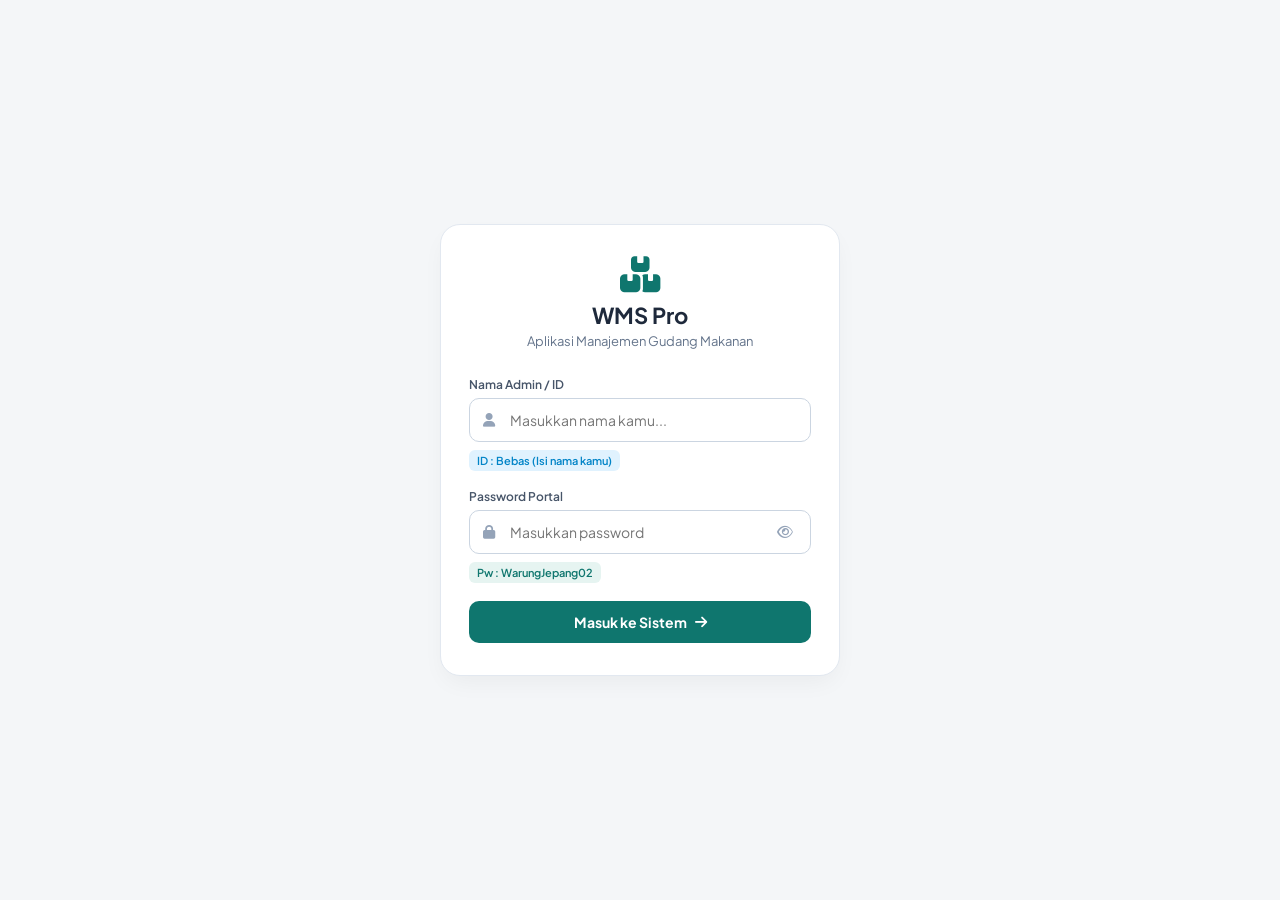
==== login.html @ 0c6c4a46 "Initial commit WMS Pro" ====
<!DOCTYPE html>
<html lang="id">
<head>
  <meta charset="UTF-8">
  <meta name="viewport" content="width=device-width, initial-scale=1.0">
  <title>Login - WMS Pro</title>
  <link href="https://fonts.googleapis.com/css2?family=Plus+Jakarta+Sans:wght@400;500;600;700&display=swap" rel="stylesheet">
  <link rel="stylesheet" href="https://cdnjs.cloudflare.com/ajax/libs/font-awesome/6.4.0/css/all.min.css">
  <link rel="stylesheet" href="login.css">
</head>
<body>

  <div class="login-container">
    <div class="login-card">
      <div class="brand-header">
        <i class="fa-solid fa-boxes-stacked brand-icon"></i>
        <h2>WMS Pro</h2>
        <p>Aplikasi Manajemen Gudang Makanan</p>
      </div>

      <form id="loginForm" onsubmit="handleLogin(event)">
        <div class="form-group">
          <label for="adminName">Nama Admin / ID</label>
          <div class="input-wrapper">
            <i class="fa-solid fa-user icon-left"></i>
            <input type="text" id="adminName" placeholder="Masukkan nama kamu..." required>
          </div>
          <small class="id-hint">ID : Bebas (Isi nama kamu)</small>
        </div>

        <div class="form-group">
          <label for="adminPassword">Password Portal</label>
          <div class="input-wrapper">
            <i class="fa-solid fa-lock icon-left"></i>
            <input type="password" id="adminPassword" placeholder="Masukkan password" required>
            <i class="fa-regular fa-eye icon-toggle-pwd" id="togglePasswordBtn" onclick="togglePasswordVisibility()"></i>
          </div>
          <small class="pwd-hint">Pw : WarungJepang02</small>
        </div>

        <div id="errorMessage" class="error-message" style="display: none;">
          <i class="fa-solid fa-circle-exclamation"></i> Password salah! Akses ditolak.
        </div>

        <button type="submit" class="btn-login">Masuk ke Sistem <i class="fa-solid fa-arrow-right"></i></button>
      </form>
    </div>
  </div>

  <script src="login.js"></script>
</body>
</html>
---- login.css ----
* {
  margin: 0;
  padding: 0;
  box-sizing: border-box;
  font-family: 'Plus Jakarta Sans', sans-serif;
}

body {
  background-color: #f4f6f8;
  display: flex;
  align-items: center;
  justify-content: center;
  min-height: 100vh;
}

.login-container {
  width: 100%;
  padding: 20px;
  display: flex;
  justify-content: center;
}

.login-card {
  background: #ffffff;
  width: 100%;
  max-width: 400px;
  padding: 32px 28px;
  border-radius: 20px;
  border: 1px solid #e2e8f0;
  box-shadow: 0 10px 25px -5px rgba(0, 0, 0, 0.05);
}

.brand-header {
  text-align: center;
  margin-bottom: 28px;
}

.brand-icon {
  font-size: 36px;
  color: #0f766e;
  margin-bottom: 8px;
}

.brand-header h2 {
  font-size: 22px;
  font-weight: 700;
  color: #1e293b;
}

.brand-header p {
  font-size: 13px;
  color: #64748b;
  margin-top: 4px;
}

.form-group {
  display: flex;
  flex-direction: column;
  gap: 6px;
  margin-bottom: 18px;
}

.form-group label {
  font-size: 12px;
  font-weight: 600;
  color: #475569;
}

.input-wrapper {
  position: relative;
  display: flex;
  align-items: center;
}

.input-wrapper .icon-left {
  position: absolute;
  left: 14px;
  color: #94a3b8;
  font-size: 14px;
}

.input-wrapper .icon-toggle-pwd {
  position: absolute;
  right: 14px;
  color: #94a3b8;
  font-size: 14px;
  cursor: pointer;
  padding: 4px;
  transition: color 0.2s ease;
}

.input-wrapper .icon-toggle-pwd:hover {
  color: #0f766e;
}

.input-wrapper input {
  width: 100%;
  padding: 12px 40px 12px 40px;
  border-radius: 10px;
  border: 1px solid #cbd5e1;
  font-size: 14px;
  outline: none;
  transition: all 0.2s ease;
}

.input-wrapper input:focus {
  border-color: #0f766e;
  box-shadow: 0 0 0 3px rgba(15, 118, 110, 0.15);
}

/* STYLING HINT/PETUNJUK ID & PASSWORD */
.id-hint {
  font-size: 11px;
  font-weight: 600;
  color: #0284c7;
  background-color: #e0f2fe;
  padding: 4px 8px;
  border-radius: 6px;
  margin-top: 2px;
  display: inline-block;
  width: fit-content;
}

.pwd-hint {
  font-size: 11px;
  font-weight: 600;
  color: #0f766e;
  background-color: #e6f4f1;
  padding: 4px 8px;
  border-radius: 6px;
  margin-top: 2px;
  display: inline-block;
  width: fit-content;
}

.error-message {
  background-color: #fee2e2;
  color: #dc2626;
  font-size: 12px;
  font-weight: 600;
  padding: 10px 14px;
  border-radius: 8px;
  margin-bottom: 18px;
  display: flex;
  align-items: center;
  gap: 8px;
}

.btn-login {
  width: 100%;
  background: #0f766e;
  color: white;
  border: none;
  padding: 12px;
  border-radius: 10px;
  font-weight: 700;
  font-size: 14px;
  cursor: pointer;
  display: flex;
  align-items: center;
  justify-content: center;
  gap: 8px;
  transition: background 0.2s ease;
}

.btn-login:hover {
  background: #0d655d;
}
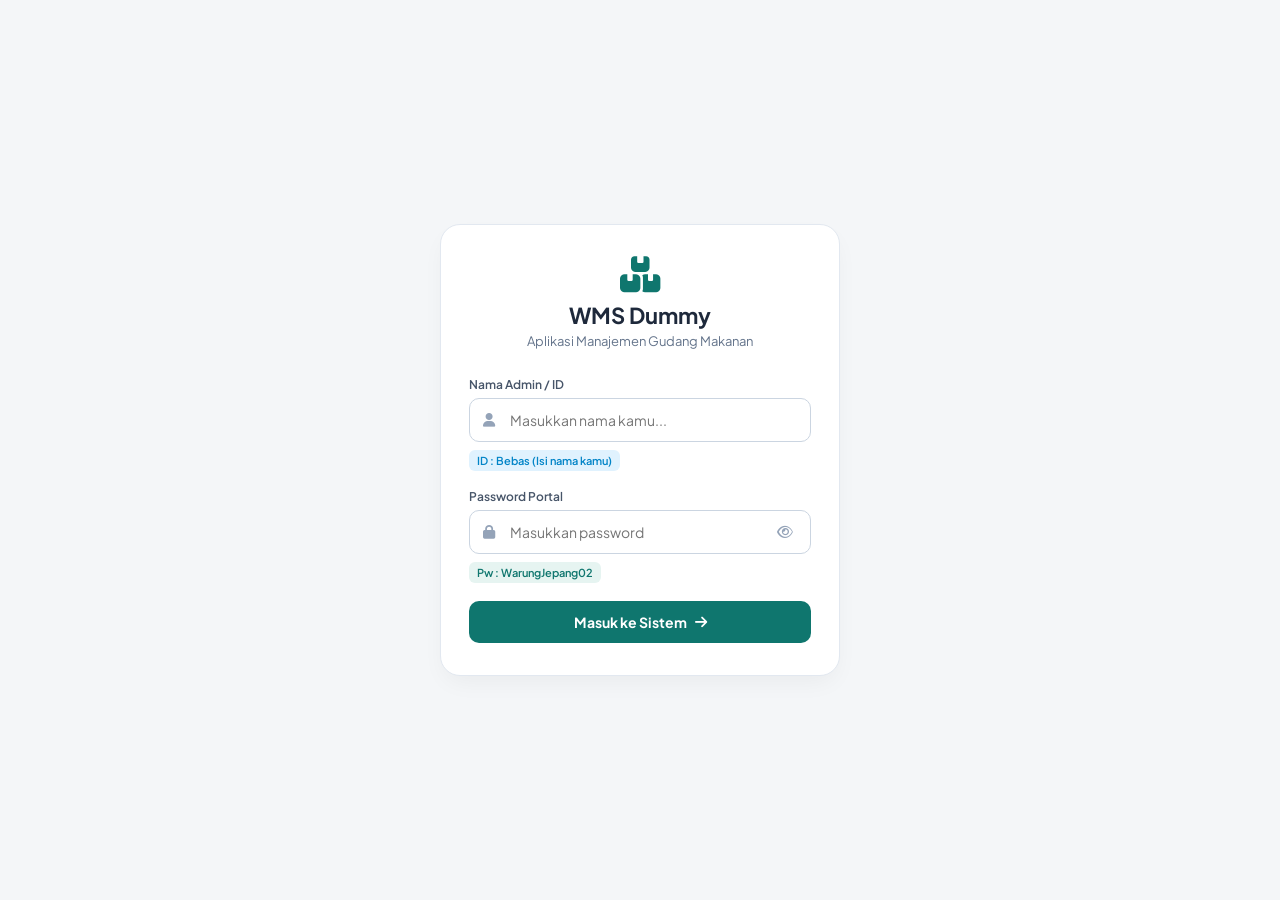
==== commit 7d4295aa: "Initial commit" ====
--- a/login.html
+++ b/login.html
@@ -14,7 +14,7 @@
     <div class="login-card">
       <div class="brand-header">
         <i class="fa-solid fa-boxes-stacked brand-icon"></i>
-        <h2>WMS Pro</h2>
+        <h2>WMS Dummy</h2>
         <p>Aplikasi Manajemen Gudang Makanan</p>
       </div>
 
